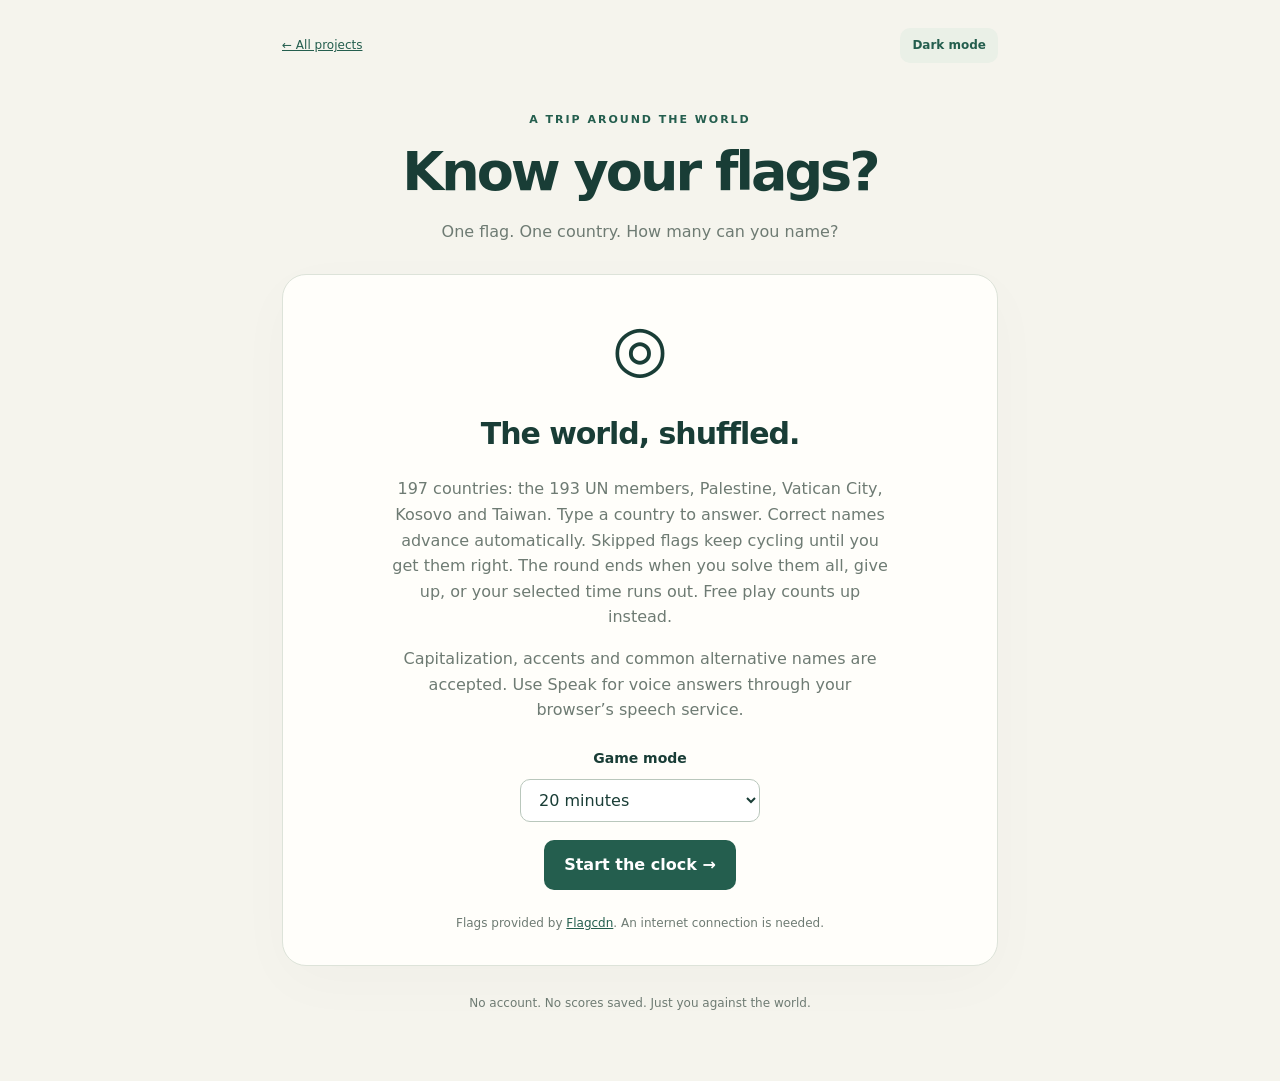
==== tools/flag-quiz/index.html @ 87a9d4d2 "Avoid keyboard layout feedback and microphone restart loops on iPhone" ====
<!doctype html>
<html lang="en"><head><meta charset="utf-8"><meta name="viewport" content="width=device-width,initial-scale=1"><title>Flag Quiz</title><script src="theme.a935eaa511.js"></script><link rel="stylesheet" href="style.2b4785e0c8.css"><script src="app.485812c031.js" defer></script><script src="voice.893a3d8a3a.js" defer></script></head>
<body><main><nav><a href="/">← All projects</a><button id="theme-toggle" class="secondary" type="button" aria-label="Dark mode" aria-pressed="false">Dark mode</button></nav><header><p class="eyebrow">A TRIP AROUND THE WORLD</p><h1>Know your flags?</h1><p>One flag. One country. How many can you name?</p></header>
<section id="welcome" class="panel"><div class="globe" aria-hidden="true">◎</div><h2>The world, shuffled.</h2><p>197 countries: the 193 UN members, Palestine, Vatican City, Kosovo and Taiwan. Type a country to answer. Correct names advance automatically. Skipped flags keep cycling until you get them right. The round ends when you solve them all, give up, or your selected time runs out. Free play counts up instead.</p><p>Capitalization, accents and common alternative names are accepted. Use Speak for voice answers through your browser’s speech service.</p><div class="duration-picker"><label for="duration">Game mode</label><select id="duration"><option value="30">30 minutes</option><option value="20" selected>20 minutes</option><option value="10">10 minutes</option><option value="5">5 minutes</option><option value="0">Free play</option></select></div><button id="start">Start the clock →</button><small>Flags provided by <a href="https://flagcdn.com/">Flagcdn</a>. An internet connection is needed.</small></section>
<section id="game" class="panel" hidden><div class="stats"><span id="progress"></span><span id="score"></span><time id="clock">0:00</time></div><progress id="bar" value="0" max="197" aria-label="Quiz progress"></progress><div class="flag-wrap"><img id="flag" alt="Flag to identify" decoding="async"><p id="image-error" hidden>Flag couldn’t load. <button id="retry" type="button">Retry image</button></p></div><form id="answer-form"><label for="answer">Which country is this?</label><div class="answer-row"><input id="answer" autocomplete="off" autocapitalize="words" spellcheck="false" enterkeyhint="next" placeholder="Country name" required><button id="voice-toggle" class="secondary" type="button" aria-pressed="false">🎙 Speak</button></div></form><p id="voice-status" role="status" aria-live="polite"></p><p id="feedback" role="status" aria-live="polite"></p><div class="actions"><button id="next" class="secondary" type="button">Skip flag →</button><button id="finish" class="quiet" type="button">Give up & see results</button></div></section>
<section id="results" class="panel" hidden><p class="eyebrow" id="result-label"></p><h2 id="result-title"></h2><p id="summary"></p><button id="again">Play again →</button><h3 id="missed-title"></h3><div id="missed"></div></section><footer>No account. No scores saved. Just you against the world.</footer></main><dialog id="give-up-dialog" aria-labelledby="give-up-title" aria-describedby="give-up-description"><h2 id="give-up-title">End this round?</h2><p id="give-up-description">See your results and the flags you missed. Your timer keeps running while you decide.</p><div class="dialog-actions"><button id="keep-playing" class="secondary" type="button" autofocus>Keep playing</button><button id="confirm-give-up" type="button">Give up</button></div></dialog></body></html>
---- tools/flag-quiz/style.2b4785e0c8.css ----
:root{color-scheme:light;--ink:#193d36;--muted:#6e7b73;--green:#245e4e;--paper:#f5f4ed;--line:#dde3d9;--panel:#fffefa;--input:#fff;--input-line:#b9c7bc;--soft:#eaf0e7;--button-ink:#fff;--wrong:#a1352b}*{box-sizing:border-box}[hidden]{display:none!important}body{margin:0;background:var(--paper);color:var(--ink);font:16px/1.6 system-ui,sans-serif}main{max-width:760px;margin:auto;padding:28px 22px 40px}nav{display:flex;justify-content:space-between;align-items:center;gap:12px;font-size:12px}nav span{letter-spacing:.12em;color:var(--muted)}a{color:var(--green)}header{text-align:center;margin:48px 0 30px}.eyebrow{font-size:11px;letter-spacing:.18em;font-weight:750;color:var(--green)}h1{font-size:clamp(36px,8vw,54px);letter-spacing:-.055em;line-height:1.15;margin:12px 0}header>p:last-child{color:var(--muted)}h2{font-size:30px;line-height:1.2;letter-spacing:-.035em}.panel{background:var(--panel);border:1px solid var(--line);border-radius:24px;padding:32px;box-shadow:0 16px 60px #193d3606}#welcome{text-align:center}#welcome p{max-width:500px;margin:16px auto;color:var(--muted)}.globe{font-size:64px;line-height:1.3}button,input{font:inherit}button{cursor:pointer;border:0;background:var(--green);color:var(--button-ink);border-radius:10px;padding:12px 20px;font-weight:650}button:hover{filter:brightness(1.12)}button:disabled{opacity:.5;cursor:default}a:focus-visible,button:focus-visible,input:focus-visible{outline:3px solid #bc9637;outline-offset:4px}small{display:block;color:var(--muted);font-size:12px;margin-top:24px}.stats{display:flex;justify-content:space-between;gap:8px;font-size:14px;font-variant-numeric:tabular-nums}#clock{font-weight:750}progress{width:100%;height:5px;accent-color:var(--green);margin-top:16px}.flag-wrap{height:250px;display:flex;align-items:center;justify-content:center;flex-direction:column;margin:16px 0 24px}#flag{max-width:100%;max-height:220px;object-fit:contain;box-shadow:0 3px 18px #0002}label{display:block;font-weight:650;margin-bottom:10px}.answer-row{display:flex;gap:10px}input{min-width:0;width:100%;border:1px solid var(--input-line);border-radius:10px;padding:12px;background:var(--input);color:var(--ink)}#feedback{min-height:26px;margin:14px 0;font-size:14px}#feedback[data-kind=wrong]{color:var(--wrong)}.actions{display:flex;justify-content:space-between;gap:10px;align-items:center}.secondary{background:var(--soft);color:var(--green)}.quiet{background:transparent;color:var(--muted);font-size:13px;padding:10px}.missed-row{display:flex;align-items:center;gap:16px;border-top:1px solid var(--line);padding:12px 0}.missed-row img{width:44px;height:30px;object-fit:contain}.missed-row span{margin-left:auto;color:var(--muted);font-size:12px}footer{text-align:center;font-size:12px;color:var(--muted);margin:28px 0}#summary{color:var(--muted)}@media(max-width:480px){.panel{padding:22px}.flag-wrap{height:200px}#flag{max-height:180px}.actions{align-items:stretch;flex-direction:column}nav span{font-size:9px}.stats{font-size:12px}.answer-row button{padding:12px}}

:root[data-theme="dark"]{color-scheme:dark;--paper:#121c19;--panel:#1c2a24;--ink:#e6f1e9;--muted:#a6b8ad;--green:#9ad3b3;--line:#354b3e;--input:#14211a;--input-line:#607b69;--soft:#2d4436;--button-ink:#14271c;--wrong:#ffaaa2}
#theme-toggle{font-size:12px;padding:8px 12px;white-space:nowrap}input::placeholder{color:var(--muted);opacity:1}

/* Fit the active round inside the visible space, including above mobile keyboards. */
@media(max-width:700px){
 body.playing{overflow:hidden}
 body.playing main{position:fixed;top:0;left:0;right:0;height:var(--quiz-height,100dvh);padding:8px 12px;max-width:none;display:flex;flex-direction:column}
 body.playing nav,body.playing header,body.playing footer{display:none}
 body.playing #game{display:flex;flex:1;min-height:0;flex-direction:column;padding:14px 18px;border-radius:18px}
 body.playing .flag-wrap{flex:1;min-height:0;height:auto;margin:12px 0}
 body.playing #flag{height:100%;width:100%;max-height:230px;max-width:100%;object-fit:contain;box-shadow:none}
 body.playing progress{flex-shrink:0;margin-top:8px}
 body.playing label{font-size:14px;margin-bottom:6px}
 body.playing input{padding:10px 12px;font-size:16px}
 body.playing #feedback{min-height:20px;font-size:12px;line-height:20px;margin:4px 0}
 body.playing .actions{flex-direction:row;align-items:center;gap:6px}
 body.playing .actions button{padding:8px 10px;font-size:12px}
 body.playing .stats{flex-shrink:0}
}

.duration-picker{margin:24px auto 18px;max-width:240px}.duration-picker label{font-size:14px}.duration-picker select{font:inherit;width:100%;padding:10px 14px;border:1px solid var(--input-line);border-radius:10px;background:var(--input);color:var(--ink)}select:focus-visible{outline:3px solid #bc9637;outline-offset:4px}

dialog{width:min(440px,calc(100% - 32px));max-height:calc(100dvh - 32px);overflow:auto;border:1px solid var(--line);border-radius:20px;padding:26px;background:var(--panel);color:var(--ink);box-shadow:0 20px 80px #0005}dialog::backdrop{background:#0009}dialog h2{margin-top:0;font-size:26px}dialog p{color:var(--muted);font-size:15px}.dialog-actions{display:flex;gap:12px;flex-wrap:wrap;justify-content:flex-end}

#voice-toggle{white-space:nowrap;font-size:13px;padding:10px 12px}#voice-toggle[aria-pressed="true"]{background:var(--green);color:var(--button-ink)}#voice-status{font-size:12px;line-height:1.3;margin:5px 0;color:var(--muted)}#voice-status:empty{display:none}
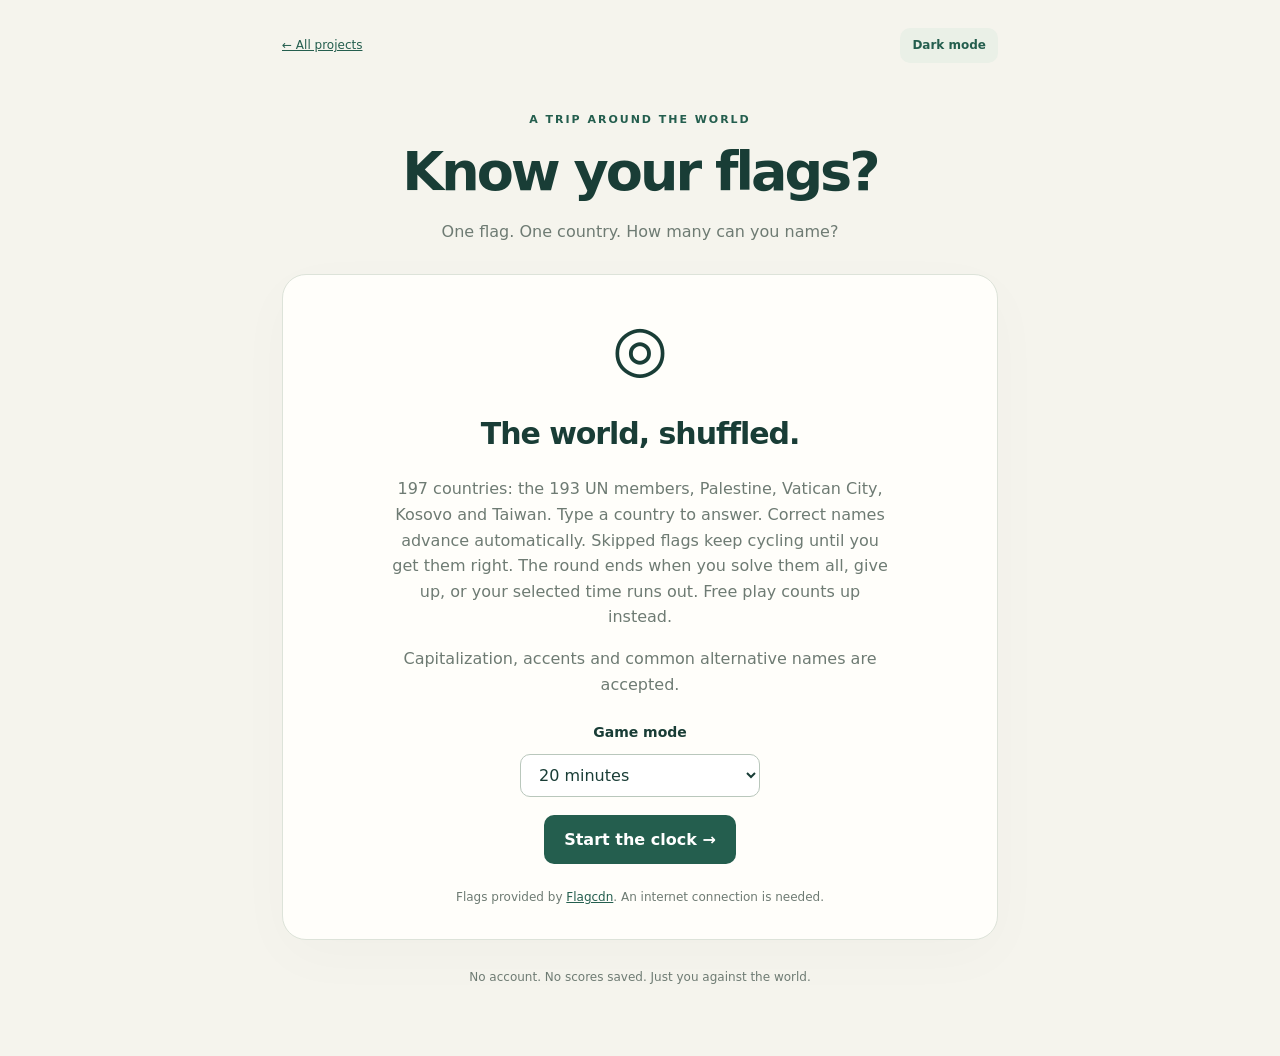
==== commit 175ece88: "Remove voice and simplify keyboard input for stable typing" ====
--- a/tools/flag-quiz/index.html
+++ b/tools/flag-quiz/index.html
@@ -1,6 +1,6 @@
 <!doctype html>
-<html lang="en"><head><meta charset="utf-8"><meta name="viewport" content="width=device-width,initial-scale=1"><title>Flag Quiz</title><script src="theme.a935eaa511.js"></script><link rel="stylesheet" href="style.2b4785e0c8.css"><script src="app.485812c031.js" defer></script><script src="voice.893a3d8a3a.js" defer></script></head>
+<html lang="en"><head><meta charset="utf-8"><meta name="viewport" content="width=device-width,initial-scale=1"><title>Flag Quiz</title><script src="theme.a935eaa511.js"></script><link rel="stylesheet" href="style.a03ed14f2b.css"><script src="app.6ee23fab1f.js" defer></script></head>
 <body><main><nav><a href="/">← All projects</a><button id="theme-toggle" class="secondary" type="button" aria-label="Dark mode" aria-pressed="false">Dark mode</button></nav><header><p class="eyebrow">A TRIP AROUND THE WORLD</p><h1>Know your flags?</h1><p>One flag. One country. How many can you name?</p></header>
-<section id="welcome" class="panel"><div class="globe" aria-hidden="true">◎</div><h2>The world, shuffled.</h2><p>197 countries: the 193 UN members, Palestine, Vatican City, Kosovo and Taiwan. Type a country to answer. Correct names advance automatically. Skipped flags keep cycling until you get them right. The round ends when you solve them all, give up, or your selected time runs out. Free play counts up instead.</p><p>Capitalization, accents and common alternative names are accepted. Use Speak for voice answers through your browser’s speech service.</p><div class="duration-picker"><label for="duration">Game mode</label><select id="duration"><option value="30">30 minutes</option><option value="20" selected>20 minutes</option><option value="10">10 minutes</option><option value="5">5 minutes</option><option value="0">Free play</option></select></div><button id="start">Start the clock →</button><small>Flags provided by <a href="https://flagcdn.com/">Flagcdn</a>. An internet connection is needed.</small></section>
-<section id="game" class="panel" hidden><div class="stats"><span id="progress"></span><span id="score"></span><time id="clock">0:00</time></div><progress id="bar" value="0" max="197" aria-label="Quiz progress"></progress><div class="flag-wrap"><img id="flag" alt="Flag to identify" decoding="async"><p id="image-error" hidden>Flag couldn’t load. <button id="retry" type="button">Retry image</button></p></div><form id="answer-form"><label for="answer">Which country is this?</label><div class="answer-row"><input id="answer" autocomplete="off" autocapitalize="words" spellcheck="false" enterkeyhint="next" placeholder="Country name" required><button id="voice-toggle" class="secondary" type="button" aria-pressed="false">🎙 Speak</button></div></form><p id="voice-status" role="status" aria-live="polite"></p><p id="feedback" role="status" aria-live="polite"></p><div class="actions"><button id="next" class="secondary" type="button">Skip flag →</button><button id="finish" class="quiet" type="button">Give up & see results</button></div></section>
+<section id="welcome" class="panel"><div class="globe" aria-hidden="true">◎</div><h2>The world, shuffled.</h2><p>197 countries: the 193 UN members, Palestine, Vatican City, Kosovo and Taiwan. Type a country to answer. Correct names advance automatically. Skipped flags keep cycling until you get them right. The round ends when you solve them all, give up, or your selected time runs out. Free play counts up instead.</p><p>Capitalization, accents and common alternative names are accepted.</p><div class="duration-picker"><label for="duration">Game mode</label><select id="duration"><option value="30">30 minutes</option><option value="20" selected>20 minutes</option><option value="10">10 minutes</option><option value="5">5 minutes</option><option value="0">Free play</option></select></div><button id="start">Start the clock →</button><small>Flags provided by <a href="https://flagcdn.com/">Flagcdn</a>. An internet connection is needed.</small></section>
+<section id="game" class="panel" hidden><div class="stats"><span id="progress"></span><span id="score"></span><time id="clock">0:00</time></div><progress id="bar" value="0" max="197" aria-label="Quiz progress"></progress><div class="flag-wrap"><img id="flag" alt="Flag to identify" decoding="async"><p id="image-error" hidden>Flag couldn’t load. <button id="retry" type="button">Retry image</button></p></div><form id="answer-form"><label for="answer">Which country is this?</label><div class="answer-row"><input id="answer" autocomplete="off" autocapitalize="none" autocorrect="off" spellcheck="false" enterkeyhint="next" placeholder="Country name" required></div></form><p id="feedback" role="status" aria-live="polite"></p><div class="actions"><button id="next" class="secondary" type="button">Skip flag →</button><button id="finish" class="quiet" type="button">Give up & see results</button></div></section>
 <section id="results" class="panel" hidden><p class="eyebrow" id="result-label"></p><h2 id="result-title"></h2><p id="summary"></p><button id="again">Play again →</button><h3 id="missed-title"></h3><div id="missed"></div></section><footer>No account. No scores saved. Just you against the world.</footer></main><dialog id="give-up-dialog" aria-labelledby="give-up-title" aria-describedby="give-up-description"><h2 id="give-up-title">End this round?</h2><p id="give-up-description">See your results and the flags you missed. Your timer keeps running while you decide.</p><div class="dialog-actions"><button id="keep-playing" class="secondary" type="button" autofocus>Keep playing</button><button id="confirm-give-up" type="button">Give up</button></div></dialog></body></html>
--- a/tools/flag-quiz/style.a03ed14f2b.css
+++ b/tools/flag-quiz/style.a03ed14f2b.css
@@ -0,0 +1,26 @@
+:root{color-scheme:light;--ink:#193d36;--muted:#6e7b73;--green:#245e4e;--paper:#f5f4ed;--line:#dde3d9;--panel:#fffefa;--input:#fff;--input-line:#b9c7bc;--soft:#eaf0e7;--button-ink:#fff;--wrong:#a1352b}*{box-sizing:border-box}[hidden]{display:none!important}body{margin:0;background:var(--paper);color:var(--ink);font:16px/1.6 system-ui,sans-serif}main{max-width:760px;margin:auto;padding:28px 22px 40px}nav{display:flex;justify-content:space-between;align-items:center;gap:12px;font-size:12px}nav span{letter-spacing:.12em;color:var(--muted)}a{color:var(--green)}header{text-align:center;margin:48px 0 30px}.eyebrow{font-size:11px;letter-spacing:.18em;font-weight:750;color:var(--green)}h1{font-size:clamp(36px,8vw,54px);letter-spacing:-.055em;line-height:1.15;margin:12px 0}header>p:last-child{color:var(--muted)}h2{font-size:30px;line-height:1.2;letter-spacing:-.035em}.panel{background:var(--panel);border:1px solid var(--line);border-radius:24px;padding:32px;box-shadow:0 16px 60px #193d3606}#welcome{text-align:center}#welcome p{max-width:500px;margin:16px auto;color:var(--muted)}.globe{font-size:64px;line-height:1.3}button,input{font:inherit}button{cursor:pointer;border:0;background:var(--green);color:var(--button-ink);border-radius:10px;padding:12px 20px;font-weight:650}button:hover{filter:brightness(1.12)}button:disabled{opacity:.5;cursor:default}a:focus-visible,button:focus-visible,input:focus-visible{outline:3px solid #bc9637;outline-offset:4px}small{display:block;color:var(--muted);font-size:12px;margin-top:24px}.stats{display:flex;justify-content:space-between;gap:8px;font-size:14px;font-variant-numeric:tabular-nums}#clock{font-weight:750}progress{width:100%;height:5px;accent-color:var(--green);margin-top:16px}.flag-wrap{height:250px;display:flex;align-items:center;justify-content:center;flex-direction:column;margin:16px 0 24px}#flag{max-width:100%;max-height:220px;object-fit:contain;box-shadow:0 3px 18px #0002}label{display:block;font-weight:650;margin-bottom:10px}.answer-row{display:flex;gap:10px}input{min-width:0;width:100%;border:1px solid var(--input-line);border-radius:10px;padding:12px;background:var(--input);color:var(--ink)}#feedback{min-height:26px;margin:14px 0;font-size:14px}#feedback[data-kind=wrong]{color:var(--wrong)}.actions{display:flex;justify-content:space-between;gap:10px;align-items:center}.secondary{background:var(--soft);color:var(--green)}.quiet{background:transparent;color:var(--muted);font-size:13px;padding:10px}.missed-row{display:flex;align-items:center;gap:16px;border-top:1px solid var(--line);padding:12px 0}.missed-row img{width:44px;height:30px;object-fit:contain}.missed-row span{margin-left:auto;color:var(--muted);font-size:12px}footer{text-align:center;font-size:12px;color:var(--muted);margin:28px 0}#summary{color:var(--muted)}@media(max-width:480px){.panel{padding:22px}.flag-wrap{height:200px}#flag{max-height:180px}.actions{align-items:stretch;flex-direction:column}nav span{font-size:9px}.stats{font-size:12px}.answer-row button{padding:12px}}
+
+:root[data-theme="dark"]{color-scheme:dark;--paper:#121c19;--panel:#1c2a24;--ink:#e6f1e9;--muted:#a6b8ad;--green:#9ad3b3;--line:#354b3e;--input:#14211a;--input-line:#607b69;--soft:#2d4436;--button-ink:#14271c;--wrong:#ffaaa2}
+#theme-toggle{font-size:12px;padding:8px 12px;white-space:nowrap}input::placeholder{color:var(--muted);opacity:1}
+
+/* Fit the active round inside the visible space, including above mobile keyboards. */
+@media(max-width:700px){
+ body.playing{overflow:hidden}
+ body.playing main{position:fixed;top:0;left:0;right:0;height:var(--quiz-height,100dvh);padding:8px 12px;max-width:none;display:flex;flex-direction:column}
+ body.playing nav,body.playing header,body.playing footer{display:none}
+ body.playing #game{display:flex;flex:1;min-height:0;flex-direction:column;padding:14px 18px;border-radius:18px}
+ body.playing .flag-wrap{flex:1;min-height:0;height:auto;margin:12px 0}
+ body.playing #flag{height:100%;width:100%;max-height:230px;max-width:100%;object-fit:contain;box-shadow:none}
+ body.playing progress{flex-shrink:0;margin-top:8px}
+ body.playing label{font-size:14px;margin-bottom:6px}
+ body.playing input{padding:10px 12px;font-size:16px}
+ body.playing #feedback{min-height:20px;font-size:12px;line-height:20px;margin:4px 0}
+ body.playing .actions{flex-direction:row;align-items:center;gap:6px}
+ body.playing .actions button{padding:8px 10px;font-size:12px}
+ body.playing .stats{flex-shrink:0}
+}
+
+.duration-picker{margin:24px auto 18px;max-width:240px}.duration-picker label{font-size:14px}.duration-picker select{font:inherit;width:100%;padding:10px 14px;border:1px solid var(--input-line);border-radius:10px;background:var(--input);color:var(--ink)}select:focus-visible{outline:3px solid #bc9637;outline-offset:4px}
+
+dialog{width:min(440px,calc(100% - 32px));max-height:calc(100dvh - 32px);overflow:auto;border:1px solid var(--line);border-radius:20px;padding:26px;background:var(--panel);color:var(--ink);box-shadow:0 20px 80px #0005}dialog::backdrop{background:#0009}dialog h2{margin-top:0;font-size:26px}dialog p{color:var(--muted);font-size:15px}.dialog-actions{display:flex;gap:12px;flex-wrap:wrap;justify-content:flex-end}
+
